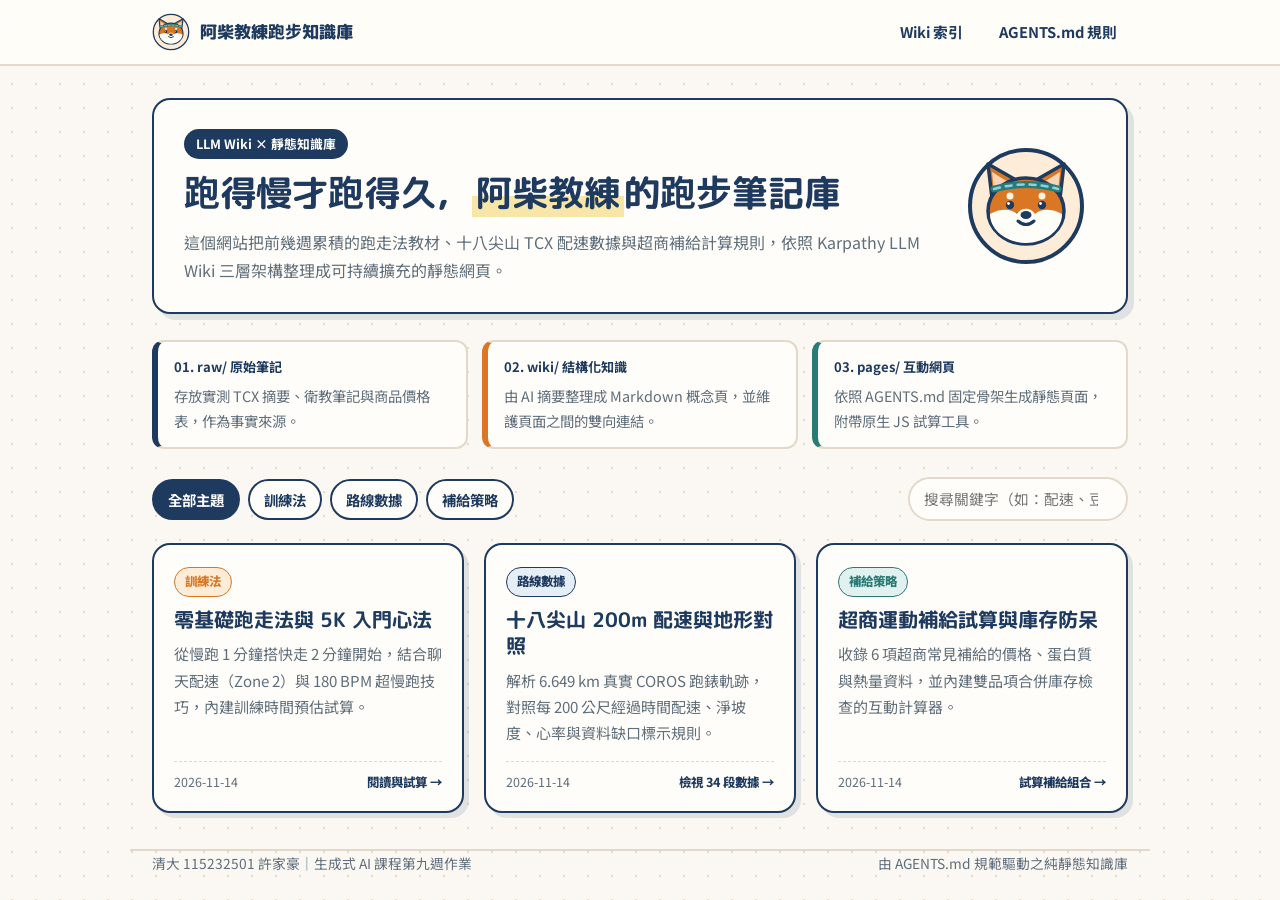
==== index.html @ d1bc8409 "feat: 建立初版 AGENTS.md 與前三篇跑步知識頁 (run-walk-5k, hill-pacing, cvs-recovery)" ====
<!DOCTYPE html>
<html lang="zh-Hant">
<head>
  <meta charset="utf-8">
  <meta name="viewport" content="width=device-width, initial-scale=1">
  <title>阿柴教練的跑步科學與補給知識庫</title>
  <meta name="description" content="結合 Karpathy LLM Wiki 三層架構與靜態網頁，整理跑走法、十八尖山 TCX 配速與超商運動補給試算筆記。">
  <link rel="preconnect" href="https://fonts.googleapis.com">
  <link rel="preconnect" href="https://fonts.gstatic.com" crossorigin>
  <link href="https://fonts.googleapis.com/css2?family=M+PLUS+Rounded+1c:wght@500;700;800&family=Noto+Sans+TC:wght@400;500;700;900&display=swap" rel="stylesheet">
  <link rel="stylesheet" href="./assets/style.css">
</head>
<body>
  <header class="topbar">
    <div class="wrap topbar-inner">
      <a class="brand-link" href="./index.html">
        <img src="./assets/shiba-logo.svg" alt="阿柴教練">
        <span>阿柴教練跑步知識庫</span>
      </a>
      <nav class="nav-links" aria-label="主導覽">
        <a href="./wiki/index.md">Wiki 索引</a>
        <a href="./AGENTS.md">AGENTS.md 規則</a>
      </nav>
    </div>
  </header>

  <main class="wrap">
    <section class="hero">
      <div>
        <span class="hero-badge">LLM Wiki × 靜態知識庫</span>
        <h1>跑得慢才跑得久，<span class="mark">阿柴教練</span>的跑步筆記庫</h1>
        <p>這個網站把前幾週累積的跑走法教材、十八尖山 TCX 配速數據與超商補給計算規則，依照 Karpathy LLM Wiki 三層架構整理成可持續擴充的靜態網頁。</p>
      </div>
      <div class="hero-mascot">
        <img src="./assets/shiba-logo.svg" alt="戴著頭帶的阿柴教練">
      </div>
    </section>

    <section class="arch-strip" aria-label="知識庫三層架構">
      <div class="arch-box layer-raw">
        <div class="layer-label">01. raw/ 原始筆記</div>
        <p>存放實測 TCX 摘要、衛教筆記與商品價格表，作為事實來源。</p>
      </div>
      <div class="arch-box layer-wiki">
        <div class="layer-label">02. wiki/ 結構化知識</div>
        <p>由 AI 摘要整理成 Markdown 概念頁，並維護頁面之間的雙向連結。</p>
      </div>
      <div class="arch-box layer-pages">
        <div class="layer-label">03. pages/ 互動網頁</div>
        <p>依照 AGENTS.md 固定骨架生成靜態頁面，附帶原生 JS 試算工具。</p>
      </div>
    </section>

    <section class="toolbar" aria-label="知識庫篩選">
      <div class="filter-group">
        <button class="filter-btn active" data-filter="all" type="button">全部主題</button>
        <button class="filter-btn" data-filter="訓練法" type="button">訓練法</button>
        <button class="filter-btn" data-filter="路線數據" type="button">路線數據</button>
        <button class="filter-btn" data-filter="補給策略" type="button">補給策略</button>
      </div>
      <input id="wikiSearch" class="search-input" type="search" placeholder="搜尋關鍵字（如：配速、豆漿）" aria-label="搜尋知識卡片">
    </section>

    <section id="wikiCards" class="card-grid" aria-label="知識頁面目錄">
      <!-- WIKI_CARDS_START -->
      <a class="card" data-category="訓練法" href="./pages/run-walk-5k/index.html">
        <span class="card-cat">訓練法</span>
        <h2>零基礎跑走法與 5K 入門心法</h2>
        <p>從慢跑 1 分鐘搭快走 2 分鐘開始，結合聊天配速（Zone 2）與 180 BPM 超慢跑技巧，內建訓練時間預估試算。</p>
        <div class="card-meta">
          <span>2026-11-14</span>
          <span class="card-go">閱讀與試算 →</span>
        </div>
      </a>

      <a class="card" data-category="路線數據" href="./pages/hill-pacing/index.html">
        <span class="card-cat cat-data">路線數據</span>
        <h2>十八尖山 200m 配速與地形對照</h2>
        <p>解析 6.649 km 真實 COROS 跑錶軌跡，對照每 200 公尺經過時間配速、淨坡度、心率與資料缺口標示規則。</p>
        <div class="card-meta">
          <span>2026-11-14</span>
          <span class="card-go">檢視 34 段數據 →</span>
        </div>
      </a>

      <a class="card" data-category="補給策略" href="./pages/cvs-recovery/index.html">
        <span class="card-cat cat-nutrition">補給策略</span>
        <h2>超商運動補給試算與庫存防呆</h2>
        <p>收錄 6 項超商常見補給的價格、蛋白質與熱量資料，並內建雙品項合併庫存檢查的互動計算器。</p>
        <div class="card-meta">
          <span>2026-11-14</span>
          <span class="card-go">試算補給組合 →</span>
        </div>
      </a>
      <!-- WIKI_CARDS_END -->
    </section>

    <p id="emptyState" style="display:none; color: var(--muted); text-align:center; padding: 24px 0;">
      找不到符合條件的知識頁，請換個關鍵字或點選「全部主題」。
    </p>
  </main>

  <footer class="wrap">
    <span>清大 115232501 許家豪｜生成式 AI 課程第九週作業</span>
    <span>由 AGENTS.md 規範驅動之純靜態知識庫</span>
  </footer>

  <script src="./assets/app.js"></script>
</body>
</html>
---- assets/style.css ----
:root {
  --bg-cream: #FBF8F3;
  --bg-paper: #FFFDF9;
  --bg-warm: #F4ECE0;
  --navy: #1E3A5F;
  --navy-soft: #E5EDF5;
  --shiba-orange: #D97724;
  --shiba-soft: #FCECD8;
  --teal: #2A7B76;
  --teal-soft: #E0F1EF;
  --ink: #2C3A47;
  --muted: #5F6E7B;
  --line: #E2D9CB;
  --warn-bg: #FFF5F2;
  --warn-border: #C95B48;
  --highlight: #F7E6A8;
  --radius-lg: 18px;
  --radius-md: 12px;
  --shadow: 0 6px 18px rgba(30, 58, 95, 0.08);
  --font-body: "Noto Sans TC", "Microsoft JhengHei", "PingFang TC", system-ui, sans-serif;
  --font-round: "M PLUS Rounded 1c", "Noto Sans TC", "Microsoft JhengHei", sans-serif;
  --font-mono: ui-monospace, "SFMono-Regular", Consolas, "Noto Sans TC", monospace;
}

* {
  box-sizing: border-box;
}

html {
  scroll-behavior: smooth;
}

body {
  margin: 0;
  color: var(--ink);
  font-family: var(--font-body);
  line-height: 1.75;
  background-color: var(--bg-cream);
  background-image: radial-gradient(#E3DAC9 1.25px, transparent 1.25px);
  background-size: 24px 24px;
}

a {
  color: var(--navy);
  text-decoration-thickness: 1.5px;
  text-underline-offset: 3px;
}

a:hover {
  color: var(--shiba-orange);
}

.wrap {
  max-width: 1020px;
  margin: 0 auto;
  padding: 0 22px;
}

/* Header & Navigation */
.topbar {
  background: rgba(255, 253, 249, 0.92);
  border-bottom: 2px solid var(--line);
  position: sticky;
  top: 0;
  z-index: 20;
  backdrop-filter: blur(6px);
}

.topbar-inner {
  display: flex;
  align-items: center;
  justify-content: space-between;
  gap: 16px;
  min-height: 64px;
  flex-wrap: wrap;
}

.brand-link {
  display: inline-flex;
  align-items: center;
  gap: 10px;
  text-decoration: none;
  color: var(--navy);
  font-family: var(--font-round);
  font-weight: 800;
  font-size: 1.05rem;
}

.brand-link img {
  width: 38px;
  height: 38px;
}

.nav-links {
  display: flex;
  align-items: center;
  gap: 14px;
  flex-wrap: wrap;
  font-size: 0.92rem;
}

.nav-links a {
  text-decoration: none;
  font-weight: 700;
  padding: 5px 11px;
  border-radius: 999px;
  transition: background-color 0.15s ease;
}

.nav-links a:hover {
  background: var(--shiba-soft);
  color: var(--navy);
}

/* Hero Section */
.hero {
  margin: 32px 0 26px;
  background: var(--bg-paper);
  border: 2.5px solid var(--navy);
  border-radius: var(--radius-lg);
  padding: 28px 30px;
  box-shadow: 6px 6px 0 rgba(30, 58, 95, 0.12);
  display: grid;
  grid-template-columns: 1fr 140px;
  gap: 24px;
  align-items: center;
}

.hero-badge {
  display: inline-block;
  background: var(--navy);
  color: #FFFFFF;
  font-size: 0.8rem;
  font-weight: 700;
  padding: 4px 12px;
  border-radius: 999px;
  margin-bottom: 10px;
}

.hero h1 {
  margin: 0 0 12px;
  color: var(--navy);
  font-family: var(--font-round);
  font-size: clamp(1.65rem, 2.8vw, 2.25rem);
  line-height: 1.3;
}

.hero h1 .mark {
  background: linear-gradient(transparent 58%, var(--highlight) 58%);
  padding: 0 4px;
}

.hero p {
  margin: 0;
  color: var(--muted);
  font-size: 1rem;
}

.hero-mascot {
  justify-self: center;
  text-align: center;
}

.hero-mascot img {
  width: 120px;
  height: 120px;
  display: block;
}

/* Architecture Banner (3 Layers) */
.arch-strip {
  display: grid;
  grid-template-columns: repeat(3, minmax(0, 1fr));
  gap: 14px;
  margin-bottom: 28px;
}

.arch-box {
  background: var(--bg-paper);
  border: 2px solid var(--line);
  border-left: 6px solid var(--teal);
  border-radius: var(--radius-md);
  padding: 14px 16px;
}

.arch-box.layer-raw {
  border-left-color: var(--navy);
}

.arch-box.layer-wiki {
  border-left-color: var(--shiba-orange);
}

.arch-box.layer-pages {
  border-left-color: var(--teal);
}

.arch-box .layer-label {
  font-family: var(--font-mono);
  font-size: 0.82rem;
  font-weight: 700;
  color: var(--navy);
  margin-bottom: 4px;
}

.arch-box p {
  margin: 0;
  font-size: 0.9rem;
  color: var(--muted);
}

/* Filter & Search Bar */
.toolbar {
  display: flex;
  flex-wrap: wrap;
  gap: 12px;
  align-items: center;
  justify-content: space-between;
  margin-bottom: 22px;
}

.filter-group {
  display: flex;
  flex-wrap: wrap;
  gap: 8px;
}

.filter-btn {
  font: inherit;
  font-size: 0.9rem;
  font-weight: 700;
  padding: 6px 14px;
  border-radius: 999px;
  border: 2px solid var(--navy);
  background: var(--bg-paper);
  color: var(--navy);
  cursor: pointer;
  transition: all 0.15s ease;
}

.filter-btn:hover {
  background: var(--navy-soft);
}

.filter-btn.active {
  background: var(--navy);
  color: #FFFFFF;
}

.search-input {
  font: inherit;
  font-size: 0.92rem;
  padding: 7px 14px;
  border-radius: 999px;
  border: 2px solid var(--line);
  background: var(--bg-paper);
  color: var(--ink);
  min-width: 220px;
}

.search-input:focus {
  outline: none;
  border-color: var(--navy);
}

/* Knowledge Cards Grid */
.card-grid {
  display: grid;
  grid-template-columns: repeat(auto-fill, minmax(290px, 1fr));
  gap: 20px;
  margin-bottom: 36px;
}

.card {
  position: relative;
  display: flex;
  flex-direction: column;
  background: var(--bg-paper);
  border: 2.5px solid var(--navy);
  border-radius: var(--radius-lg);
  padding: 22px 20px 18px;
  box-shadow: 5px 5px 0 rgba(30, 58, 95, 0.12);
  text-decoration: none;
  color: inherit;
  transition: transform 0.15s ease, box-shadow 0.15s ease;
}

.card:hover {
  transform: translate(-2px, -2px);
  box-shadow: 8px 8px 0 rgba(30, 58, 95, 0.16);
  color: inherit;
}

.card-cat {
  display: inline-block;
  align-self: flex-start;
  font-size: 0.78rem;
  font-weight: 800;
  padding: 3px 10px;
  border-radius: 999px;
  background: var(--shiba-soft);
  color: var(--shiba-orange);
  border: 1.5px solid var(--shiba-orange);
  margin-bottom: 10px;
}

.card-cat.cat-data {
  background: var(--navy-soft);
  color: var(--navy);
  border-color: var(--navy);
}

.card-cat.cat-nutrition {
  background: var(--teal-soft);
  color: var(--teal);
  border-color: var(--teal);
}

.card h2 {
  margin: 0 0 8px;
  font-family: var(--font-round);
  font-size: 1.22rem;
  line-height: 1.35;
  color: var(--navy);
}

.card p {
  margin: 0 0 14px;
  font-size: 0.94rem;
  color: var(--muted);
  flex-grow: 1;
}

.card-meta {
  font-family: var(--font-mono);
  font-size: 0.78rem;
  color: var(--muted);
  border-top: 1.5px dashed var(--line);
  padding-top: 10px;
  display: flex;
  justify-content: space-between;
  align-items: center;
}

.card-go {
  font-weight: 800;
  color: var(--navy);
}

/* Subpage Article Layout */
.article-head {
  margin: 28px 0 22px;
  background: var(--bg-paper);
  border: 2.5px solid var(--navy);
  border-radius: var(--radius-lg);
  padding: 24px 26px;
  box-shadow: 5px 5px 0 rgba(30, 58, 95, 0.11);
}

.meta-pills {
  display: flex;
  flex-wrap: wrap;
  gap: 8px;
  margin-bottom: 12px;
}

.pill {
  font-size: 0.8rem;
  font-weight: 700;
  padding: 3px 11px;
  border-radius: 999px;
  background: var(--bg-warm);
  color: var(--ink);
  border: 1px solid var(--line);
}

.pill.mono {
  font-family: var(--font-mono);
}

.article-head h1 {
  margin: 0 0 10px;
  color: var(--navy);
  font-family: var(--font-round);
  font-size: clamp(1.5rem, 2.5vw, 2.05rem);
  line-height: 1.32;
}

.article-head .lead {
  margin: 0;
  color: var(--muted);
  font-size: 1rem;
}

.section-card {
  background: var(--bg-paper);
  border: 2px solid var(--line);
  border-radius: var(--radius-lg);
  padding: 22px 24px;
  margin-bottom: 20px;
  box-shadow: var(--shadow);
}

.section-card h2 {
  margin: 0 0 12px;
  font-family: var(--font-round);
  font-size: 1.25rem;
  color: var(--navy);
  border-bottom: 2px solid var(--bg-warm);
  padding-bottom: 8px;
}

.section-card h3 {
  margin: 16px 0 8px;
  font-size: 1.05rem;
  color: var(--navy);
}

.section-card ul, .section-card ol {
  margin: 8px 0 8px 20px;
  padding: 0;
}

.section-card li {
  margin-bottom: 6px;
}

/* Coach Tip & Warning Boxes */
.coach-box {
  background: var(--shiba-soft);
  border: 2px solid var(--shiba-orange);
  border-radius: var(--radius-lg);
  padding: 18px 22px;
  margin-bottom: 20px;
  display: grid;
  grid-template-columns: 64px 1fr;
  gap: 16px;
  align-items: start;
}

.coach-box img {
  width: 64px;
  height: 64px;
}

.coach-box h2 {
  margin: 0 0 6px;
  font-size: 1.12rem;
  color: #964B0C;
}

.coach-box p, .coach-box ul {
  margin: 0;
  font-size: 0.95rem;
}

.coach-box ul {
  margin-top: 6px;
  padding-left: 18px;
}

.warn-box {
  background: var(--warn-bg);
  border-left: 5px solid var(--warn-border);
  border-radius: 8px;
  padding: 12px 16px;
  margin-top: 14px;
  font-size: 0.92rem;
}

/* Interactive Tool Container */
.tool-card {
  background: var(--bg-paper);
  border: 2.5px solid var(--teal);
  border-radius: var(--radius-lg);
  padding: 22px 24px;
  margin-bottom: 22px;
  box-shadow: 5px 5px 0 rgba(42, 123, 118, 0.12);
}

.tool-card h2 {
  margin: 0 0 8px;
  color: var(--teal);
  font-family: var(--font-round);
  font-size: 1.25rem;
}

.tool-grid {
  display: grid;
  grid-template-columns: repeat(auto-fit, minmax(190px, 1fr));
  gap: 14px;
  margin: 14px 0;
}

.field label {
  display: block;
  font-size: 0.86rem;
  font-weight: 700;
  color: var(--navy);
  margin-bottom: 4px;
}

.field input, .field select {
  width: 100%;
  font: inherit;
  padding: 8px 11px;
  border-radius: 10px;
  border: 1.5px solid var(--line);
  background: #FFFFFF;
  color: var(--ink);
}

.btn {
  font: inherit;
  font-weight: 700;
  padding: 9px 18px;
  border-radius: 10px;
  border: 2px solid var(--teal);
  background: var(--teal);
  color: #FFFFFF;
  cursor: pointer;
}

.btn:hover {
  background: #21625E;
}

.btn.secondary {
  background: #FFFFFF;
  color: var(--teal);
}

.btn.secondary:hover {
  background: var(--teal-soft);
}

.result-panel {
  margin-top: 14px;
  background: var(--teal-soft);
  border-radius: var(--radius-md);
  padding: 14px 16px;
  font-size: 0.95rem;
}

.result-panel.error {
  background: var(--warn-bg);
  border: 1.5px solid var(--warn-border);
  color: #8A2C1E;
}

/* Tables */
.table-wrap {
  overflow-x: auto;
  margin-top: 12px;
}

table {
  width: 100%;
  border-collapse: collapse;
  font-size: 0.9rem;
}

th, td {
  padding: 9px 11px;
  border-bottom: 1px solid var(--line);
  text-align: left;
}

th {
  background: var(--bg-warm);
  color: var(--navy);
  font-weight: 800;
}

tr.gap-row {
  background: #FAF3E8;
  color: var(--muted);
}

/* Cross Links & Prev/Next */
.cross-links {
  display: flex;
  flex-wrap: wrap;
  gap: 10px;
  margin-top: 10px;
}

.cross-chip {
  display: inline-block;
  padding: 6px 13px;
  border-radius: 999px;
  background: var(--navy-soft);
  color: var(--navy);
  text-decoration: none;
  font-size: 0.88rem;
  font-weight: 700;
}

.cross-chip:hover {
  background: var(--navy);
  color: #FFFFFF;
}

.pager {
  display: flex;
  justify-content: space-between;
  gap: 12px;
  margin: 26px 0 36px;
  flex-wrap: wrap;
}

.pager a {
  display: inline-block;
  padding: 10px 16px;
  border-radius: var(--radius-md);
  border: 2px solid var(--navy);
  background: var(--bg-paper);
  text-decoration: none;
  font-weight: 700;
}

.pager a:hover {
  background: var(--navy);
  color: #FFFFFF;
}

footer {
  border-top: 2px solid var(--line);
  padding: 22px 0 32px;
  color: var(--muted);
  font-size: 0.86rem;
  display: flex;
  justify-content: space-between;
  flex-wrap: wrap;
  gap: 10px;
}

@media (max-width: 720px) {
  .hero {
    grid-template-columns: 1fr;
    text-align: left;
  }
  .arch-strip {
    grid-template-columns: 1fr;
  }
  .coach-box {
    grid-template-columns: 1fr;
  }
}
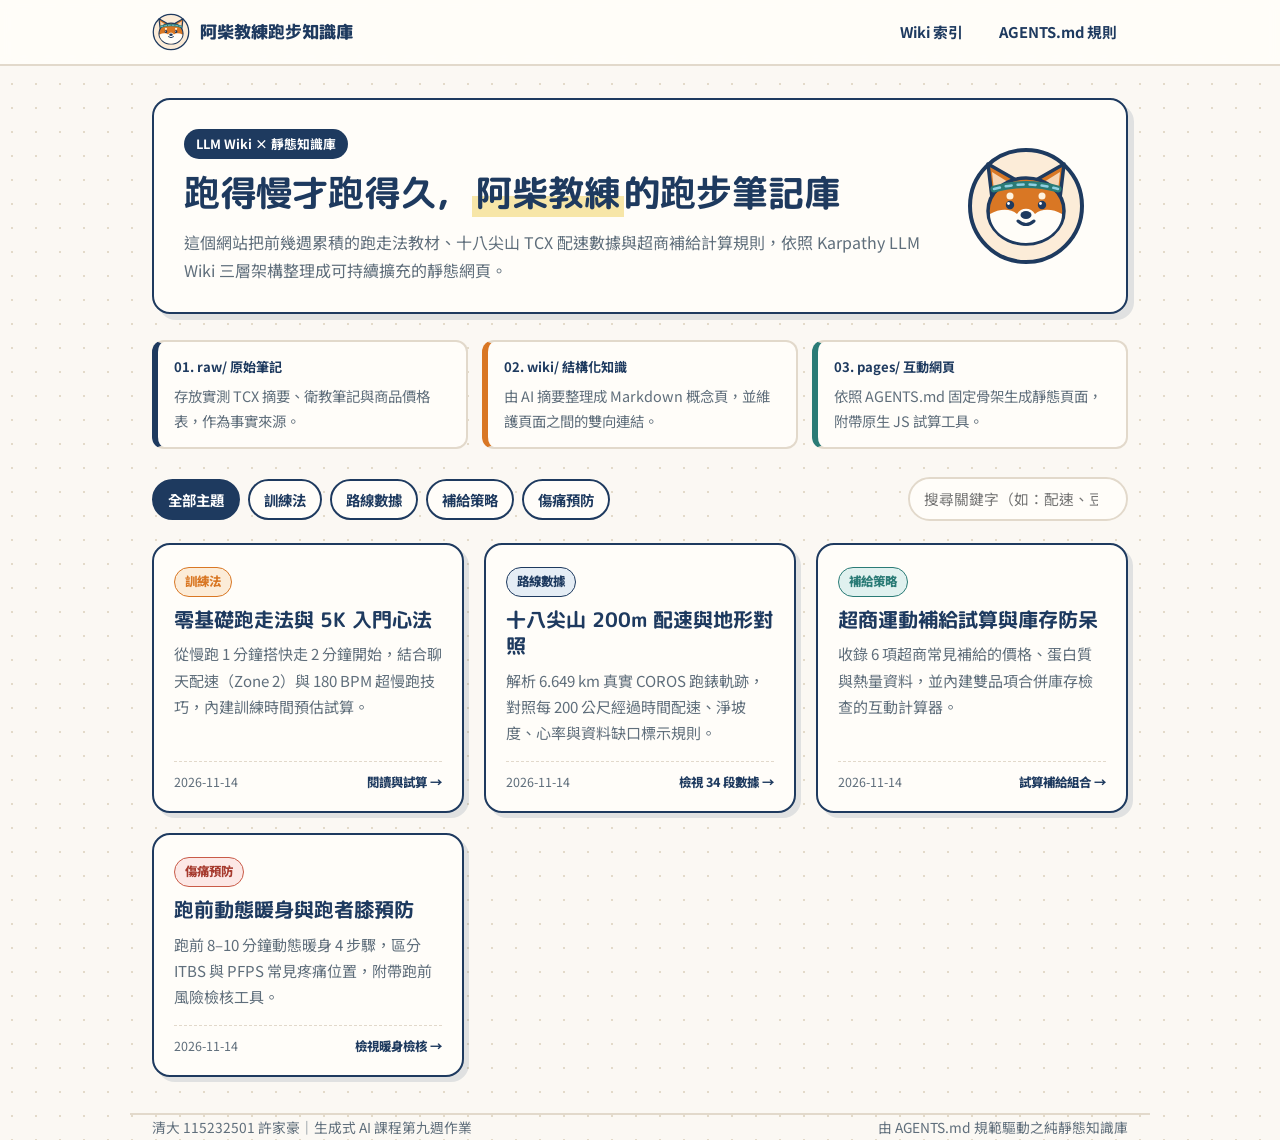
==== commit 60654434: "docs & feat: 依 Gemini 討論補強 AGENTS.md 防呆檢查清單，並依規則收錄第四篇 knee-and-warmup" ====
--- a/index.html
+++ b/index.html
@@ -57,8 +57,9 @@
         <button class="filter-btn" data-filter="訓練法" type="button">訓練法</button>
         <button class="filter-btn" data-filter="路線數據" type="button">路線數據</button>
         <button class="filter-btn" data-filter="補給策略" type="button">補給策略</button>
+        <button class="filter-btn" data-filter="傷痛預防" type="button">傷痛預防</button>
       </div>
-      <input id="wikiSearch" class="search-input" type="search" placeholder="搜尋關鍵字（如：配速、豆漿）" aria-label="搜尋知識卡片">
+      <input id="wikiSearch" class="search-input" type="search" placeholder="搜尋關鍵字（如：配速、豆漿、膝蓋）" aria-label="搜尋知識卡片">
     </section>
 
     <section id="wikiCards" class="card-grid" aria-label="知識頁面目錄">
@@ -92,6 +93,16 @@
           <span class="card-go">試算補給組合 →</span>
         </div>
       </a>
+
+      <a class="card" data-category="傷痛預防" href="./pages/knee-and-warmup/index.html">
+        <span class="card-cat" style="background:#FCE8E6;color:#A63A2E;border-color:#C95B48;">傷痛預防</span>
+        <h2>跑前動態暖身與跑者膝預防</h2>
+        <p>跑前 8–10 分鐘動態暖身 4 步驟，區分 ITBS 與 PFPS 常見疼痛位置，附帶跑前風險檢核工具。</p>
+        <div class="card-meta">
+          <span>2026-11-14</span>
+          <span class="card-go">檢視暖身檢核 →</span>
+        </div>
+      </a>
       <!-- WIKI_CARDS_END -->
     </section>
 
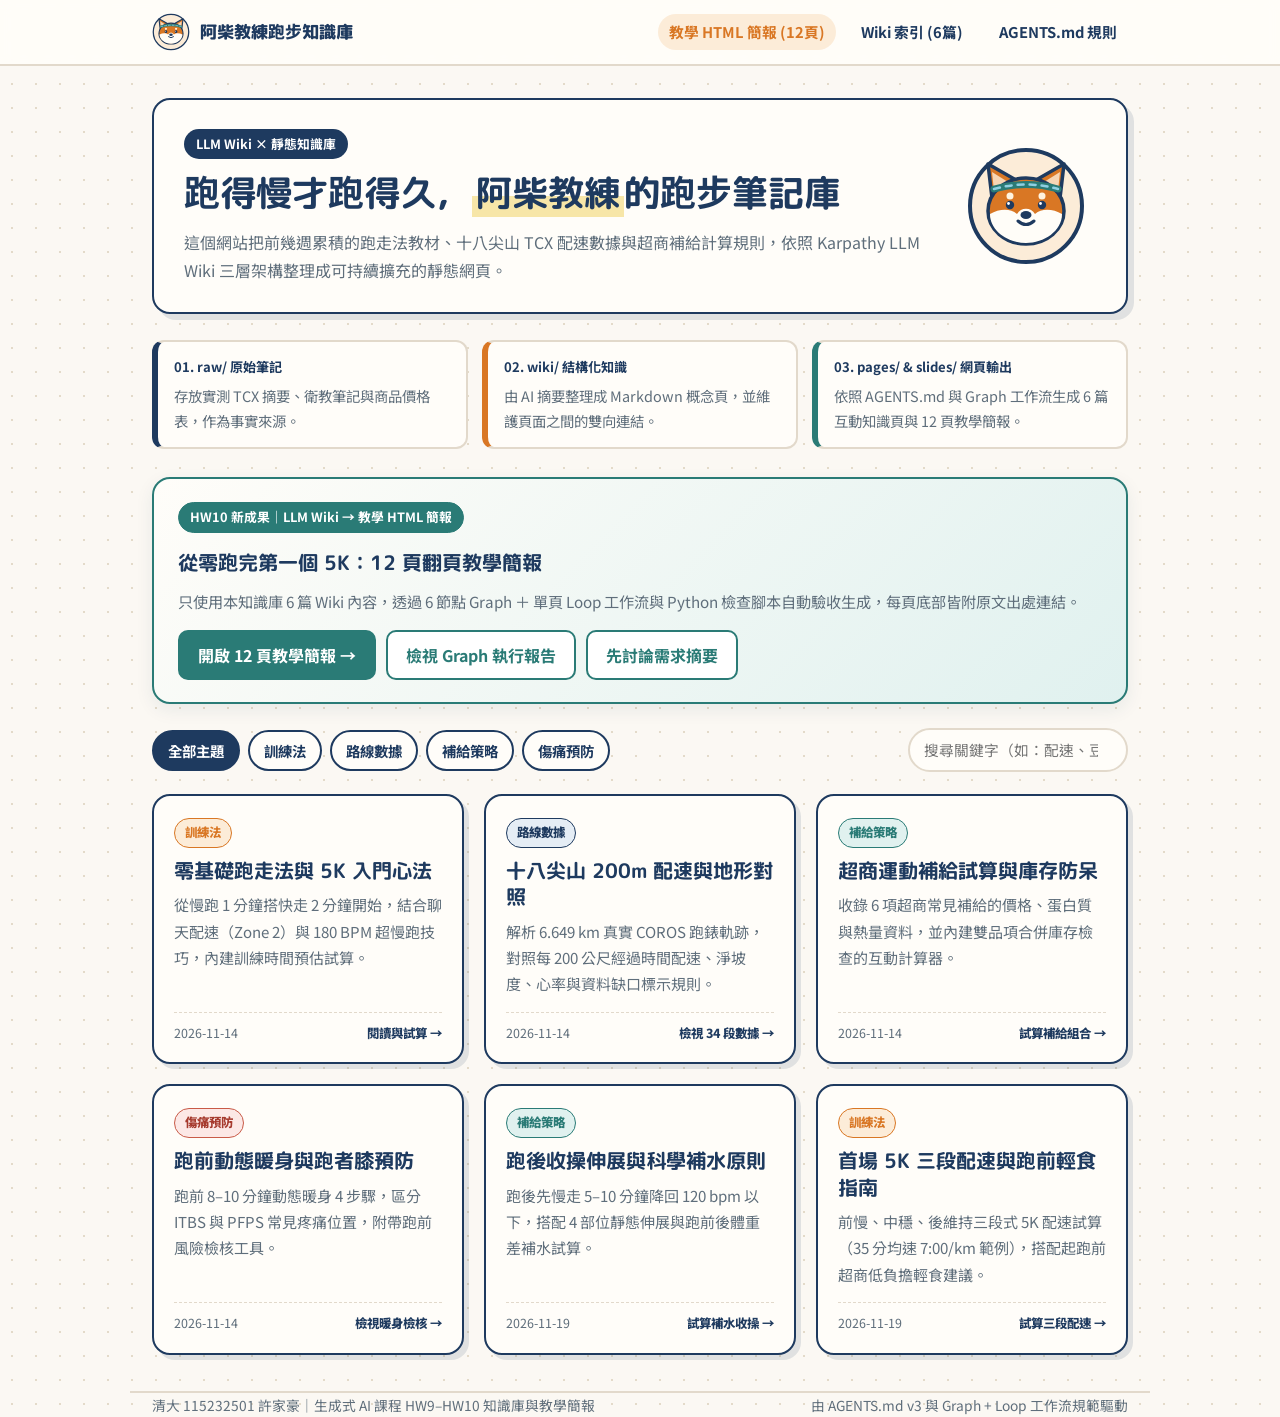
==== commit 0c6a7ab4: "feat & test: 建立教學簡報 Graph+Loop 工作流、12 頁 HTML 簡報與 Shift-Left 檢查腳本" ====
--- a/index.html
+++ b/index.html
@@ -18,7 +18,8 @@
         <span>阿柴教練跑步知識庫</span>
       </a>
       <nav class="nav-links" aria-label="主導覽">
-        <a href="./wiki/index.md">Wiki 索引</a>
+        <a href="./slides/first-5k-guide/index.html" style="background: var(--shiba-soft); color: var(--shiba-orange);">教學 HTML 簡報 (12頁)</a>
+        <a href="./wiki/index.md">Wiki 索引 (6篇)</a>
         <a href="./AGENTS.md">AGENTS.md 規則</a>
       </nav>
     </div>
@@ -46,8 +47,23 @@
         <p>由 AI 摘要整理成 Markdown 概念頁，並維護頁面之間的雙向連結。</p>
       </div>
       <div class="arch-box layer-pages">
-        <div class="layer-label">03. pages/ 互動網頁</div>
-        <p>依照 AGENTS.md 固定骨架生成靜態頁面，附帶原生 JS 試算工具。</p>
+        <div class="layer-label">03. pages/ &amp; slides/ 網頁輸出</div>
+        <p>依照 AGENTS.md 與 Graph 工作流生成 6 篇互動知識頁與 12 頁教學簡報。</p>
+      </div>
+    </section>
+
+    <section class="section-card" style="border: 2.5px solid var(--teal); background: linear-gradient(135deg, #FFFDF9 0%, #E0F1EF 100%); margin-bottom: 24px;" aria-label="第十週教學 HTML 簡報">
+      <div style="display: flex; flex-wrap: wrap; align-items: center; justify-content: space-between; gap: 16px;">
+        <div style="flex: 1 1 420px;">
+          <span class="pill" style="background: var(--teal); color: #FFFFFF; border-color: var(--teal); margin-bottom: 8px; display: inline-block;">HW10 新成果｜LLM Wiki → 教學 HTML 簡報</span>
+          <h2 style="border-bottom: none; padding-bottom: 0; margin: 4px 0 8px;">從零跑完第一個 5K：12 頁翻頁教學簡報</h2>
+          <p style="margin: 0; color: var(--muted); font-size: 0.95rem;">只使用本知識庫 6 篇 Wiki 內容，透過 6 節點 Graph ＋ 單頁 Loop 工作流與 Python 檢查腳本自動驗收生成，每頁底部皆附原文出處連結。</p>
+        </div>
+        <div style="display: flex; flex-wrap: wrap; gap: 10px;">
+          <a class="btn" href="./slides/first-5k-guide/index.html" style="text-decoration: none;">開啟 12 頁教學簡報 →</a>
+          <a class="btn secondary" href="./workflows/topic-first-5k-guide/report.md" style="text-decoration: none;">檢視 Graph 執行報告</a>
+          <a class="btn secondary" href="./wiki/requirements-interview.md" style="text-decoration: none;">先討論需求摘要</a>
+        </div>
       </div>
     </section>
 
@@ -103,6 +119,26 @@
           <span class="card-go">檢視暖身檢核 →</span>
         </div>
       </a>
+
+      <a class="card" data-category="補給策略" href="./pages/cooldown-and-hydration/index.html">
+        <span class="card-cat cat-nutrition">補給策略</span>
+        <h2>跑後收操伸展與科學補水原則</h2>
+        <p>跑後先慢走 5–10 分鐘降回 120 bpm 以下，搭配 4 部位靜態伸展與跑前後體重差補水試算。</p>
+        <div class="card-meta">
+          <span>2026-11-19</span>
+          <span class="card-go">試算補水收操 →</span>
+        </div>
+      </a>
+
+      <a class="card" data-category="訓練法" href="./pages/first-5k-pacing/index.html">
+        <span class="card-cat">訓練法</span>
+        <h2>首場 5K 三段配速與跑前輕食指南</h2>
+        <p>前慢、中穩、後維持三段式 5K 配速試算（35 分均速 7:00/km 範例），搭配起跑前超商低負擔輕食建議。</p>
+        <div class="card-meta">
+          <span>2026-11-19</span>
+          <span class="card-go">試算三段配速 →</span>
+        </div>
+      </a>
       <!-- WIKI_CARDS_END -->
     </section>
 
@@ -112,8 +148,8 @@
   </main>
 
   <footer class="wrap">
-    <span>清大 115232501 許家豪｜生成式 AI 課程第九週作業</span>
-    <span>由 AGENTS.md 規範驅動之純靜態知識庫</span>
+    <span>清大 115232501 許家豪｜生成式 AI 課程 HW9–HW10 知識庫與教學簡報</span>
+    <span>由 AGENTS.md v3 與 Graph + Loop 工作流規範驅動</span>
   </footer>
 
   <script src="./assets/app.js"></script>
